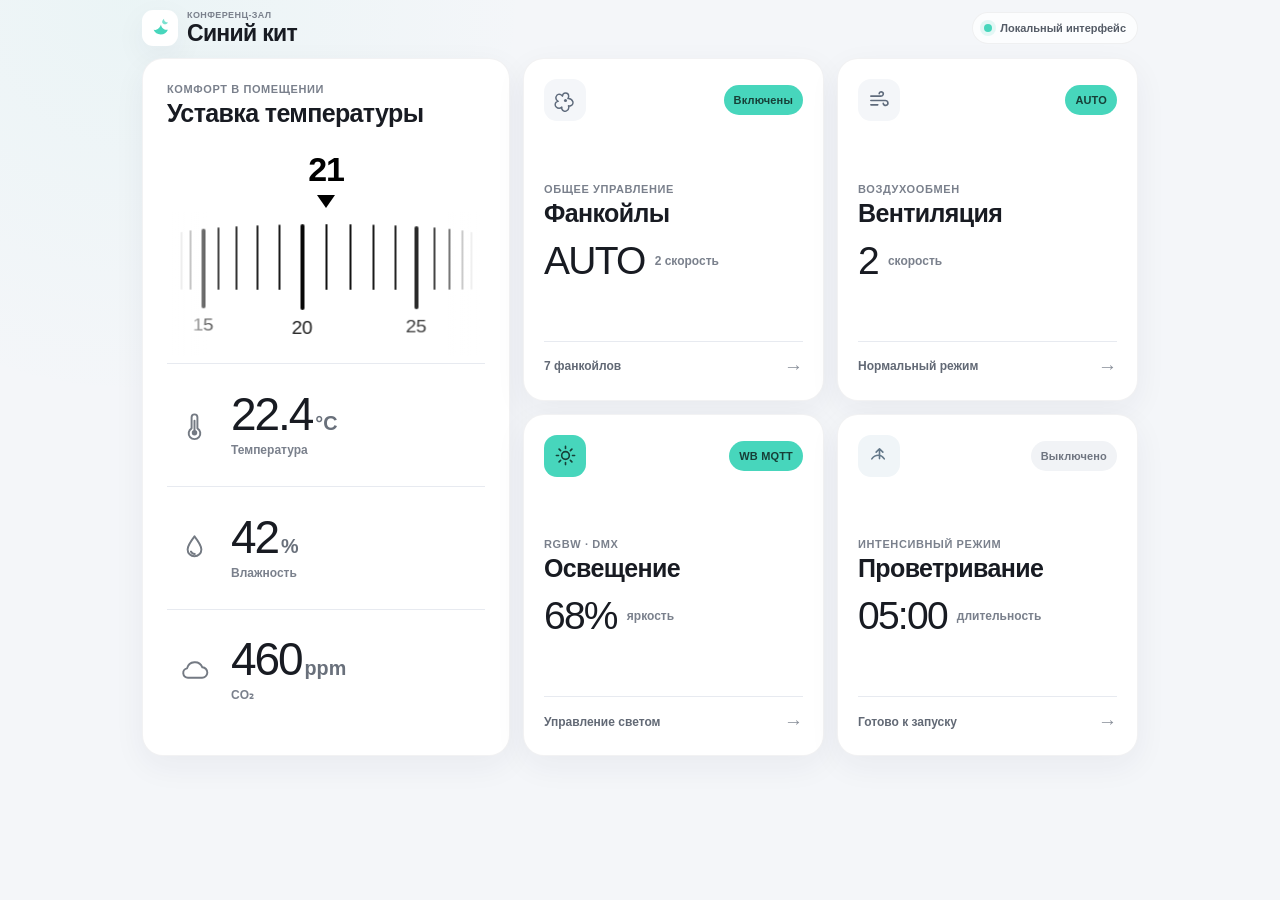
==== index.html @ 12b72c46 "WEB-03: add room metric indicators" ====
<!doctype html>
<html lang="ru">
<head>
  <meta charset="utf-8">
  <meta name="viewport" content="width=device-width, initial-scale=1, viewport-fit=cover">
  <meta name="theme-color" content="#f4f6f9">
  <title>Синий кит — конференц-зал</title>
  <link rel="stylesheet" href="css/app.css">
</head>
<body>
  <div class="app-shell">
    <header class="topbar" aria-label="Шапка интерфейса">
      <div class="brand-block">
        <div class="brand-mark" aria-hidden="true">
          <svg viewBox="0 0 32 32" role="img">
            <path d="M7.5 18.3c1.7 3.8 5 6.2 9.3 6.2 4.7 0 8.1-2.4 9.7-6.3-2.4.7-4.7.1-6.4-1.4-1.6-1.4-2.5-3.2-2.8-5.5-1 3.5-3.1 5.8-6.5 6.9-1.1.4-2.2.4-3.3.1Z" fill="currentColor"/>
            <path d="M18.8 8.3c.1-2 1-3.6 2.6-4.8-.1 1.7.5 3.1 1.9 4.2 1.1.8 2.2 1.1 3.4.9-.9 1.4-2.2 2.3-3.9 2.5-1.7.1-3-.8-4-2.8Z" fill="currentColor" opacity=".72"/>
          </svg>
        </div>
        <div>
          <div class="brand-kicker">Конференц-зал</div>
          <h1>Синий кит</h1>
        </div>
      </div>

      <div class="topbar-status" aria-label="Статус макета">
        <span class="status-dot" aria-hidden="true"></span>
        <span>Локальный интерфейс</span>
      </div>
    </header>

    <main class="dashboard" aria-label="Главный экран">
      <section class="card climate-card" aria-labelledby="climate-title">
        <div class="card-head">
          <div>
            <p class="eyebrow">Комфорт в помещении</p>
            <h2 id="climate-title">Уставка температуры</h2>
          </div>
        </div>

        <div class="setpoint-control" id="temperature-setpoint">
          <output class="setpoint-value" id="setpoint-value" for="temperature-wheel">21</output>
          <div class="setpoint-pointer" aria-hidden="true"></div>

          <div
            class="temperature-wheel"
            id="temperature-wheel"
            role="slider"
            tabindex="0"
            aria-label="Уставка температуры"
            aria-valuemin="18"
            aria-valuemax="28"
            aria-valuenow="21"
            aria-valuetext="21 градусов"
          >
            <div class="wheel-cylinder" data-wheel-cylinder aria-hidden="true"></div>
            <div class="wheel-edge wheel-edge--left" aria-hidden="true"></div>
            <div class="wheel-edge wheel-edge--right" aria-hidden="true"></div>
          </div>
        </div>

        <div class="metrics" aria-label="Показатели помещения">
          <article class="metric">
            <div class="metric-icon" aria-hidden="true">
              <svg viewBox="0 0 32 32">
                <path d="M13 7.5a3 3 0 0 1 6 0v11.4a6 6 0 1 1-6 0V7.5Z" fill="none" stroke="currentColor" stroke-width="2" stroke-linejoin="round"/>
                <path d="M16 11v10.2" fill="none" stroke="currentColor" stroke-width="2" stroke-linecap="round"/>
                <circle cx="16" cy="23.5" r="2.8" fill="currentColor"/>
              </svg>
            </div>
            <div class="metric-reading">
              <div class="metric-value">22.4<span>°C</span></div>
              <div class="metric-label">Температура</div>
            </div>
          </article>
          <article class="metric">
            <div class="metric-icon" aria-hidden="true">
              <svg viewBox="0 0 32 32">
                <path d="M16 4.5c4.6 6 7.1 9.7 7.1 13.5a7.1 7.1 0 1 1-14.2 0C8.9 14.2 11.4 10.5 16 4.5Z" fill="none" stroke="currentColor" stroke-width="2" stroke-linejoin="round"/>
                <path d="M12.3 20.2c.9 1.7 2.2 2.6 4 2.6" fill="none" stroke="currentColor" stroke-width="2" stroke-linecap="round"/>
              </svg>
            </div>
            <div class="metric-reading">
              <div class="metric-value">42<span>%</span></div>
              <div class="metric-label">Влажность</div>
            </div>
          </article>
          <article class="metric metric--wide">
            <div class="metric-icon" aria-hidden="true">
              <svg viewBox="0 0 32 32">
                <path d="M9.2 23.5h14.4a5.4 5.4 0 0 0 .5-10.8 8.3 8.3 0 0 0-15.8 1.1 4.9 4.9 0 0 0 .9 9.7Z" fill="none" stroke="currentColor" stroke-width="2" stroke-linecap="round" stroke-linejoin="round"/>
              </svg>
            </div>
            <div class="metric-reading">
              <div class="metric-value">460<span>ppm</span></div>
              <div class="metric-label">CO₂</div>
            </div>
          </article>
        </div>
      </section>

      <section class="systems-grid" aria-label="Инженерные системы">
        <article class="card system-card">
          <div class="system-card__top">
            <div class="icon-badge" aria-hidden="true">
              <svg viewBox="0 0 24 24">
                <path d="M12 4.2c1.9 0 3.3 1.6 3.3 3.5 0 .8-.3 1.6-.8 2.2 2.2-.2 4.3 1.1 5.1 3.2.6 1.8-.4 3.8-2.2 4.4-.8.3-1.6.2-2.3-.1.7 2.1-.2 4.5-2.1 5.5-1.7.8-3.8.1-4.6-1.6-.4-.8-.4-1.6-.2-2.4-1.7 1.4-4.3 1.4-5.9-.1-1.4-1.3-1.4-3.5-.1-4.9.6-.6 1.3-.9 2.1-1-1.9-1.2-2.8-3.6-1.8-5.6.8-1.7 2.9-2.4 4.6-1.5.8.4 1.3 1 1.7 1.7.2-2 1.5-3.3 3.2-3.3Z" fill="none" stroke="currentColor" stroke-width="1.55" stroke-linejoin="round"/>
                <circle cx="12" cy="12" r="1.6" fill="currentColor"/>
              </svg>
            </div>
            <div class="state-chip state-chip--active">Включены</div>
          </div>
          <div class="system-card__content">
            <p class="eyebrow">Общее управление</p>
            <h2>Фанкойлы</h2>
            <div class="summary-line">
              <strong>AUTO</strong>
              <span>2 скорость</span>
            </div>
          </div>
          <div class="system-card__footer">
            <span>7 фанкойлов</span>
            <span class="footer-arrow" aria-hidden="true">→</span>
          </div>
        </article>

        <article class="card system-card">
          <div class="system-card__top">
            <div class="icon-badge" aria-hidden="true">
              <svg viewBox="0 0 24 24">
                <path d="M3 7.5h10.5c2.7 0 3.4-3.6 1-4.4-1.4-.5-2.8.4-2.8 1.9" fill="none" stroke="currentColor" stroke-width="1.7" stroke-linecap="round"/>
                <path d="M3 12h15c3.1 0 3.8 4.1 1.1 5-1.6.5-3.2-.5-3.2-2.1" fill="none" stroke="currentColor" stroke-width="1.7" stroke-linecap="round"/>
                <path d="M3 16.5h7.2" fill="none" stroke="currentColor" stroke-width="1.7" stroke-linecap="round"/>
              </svg>
            </div>
            <div class="state-chip state-chip--active">AUTO</div>
          </div>
          <div class="system-card__content">
            <p class="eyebrow">Воздухообмен</p>
            <h2>Вентиляция</h2>
            <div class="summary-line">
              <strong>2</strong>
              <span>скорость</span>
            </div>
          </div>
          <div class="system-card__footer">
            <span>Нормальный режим</span>
            <span class="footer-arrow" aria-hidden="true">→</span>
          </div>
        </article>

        <article class="card system-card lighting-card">
          <div class="system-card__top">
            <div class="icon-badge" aria-hidden="true">
              <svg viewBox="0 0 24 24">
                <circle cx="12" cy="12" r="4" fill="none" stroke="currentColor" stroke-width="1.7"/>
                <path d="M12 2.5v2.2M12 19.3v2.2M2.5 12h2.2M19.3 12h2.2M5.3 5.3l1.6 1.6M17.1 17.1l1.6 1.6M18.7 5.3l-1.6 1.6M6.9 17.1l-1.6 1.6" fill="none" stroke="currentColor" stroke-width="1.7" stroke-linecap="round"/>
              </svg>
            </div>
            <div class="source-chip">WB MQTT</div>
          </div>
          <div class="system-card__content">
            <p class="eyebrow">RGBW · DMX</p>
            <h2>Освещение</h2>
            <div class="summary-line">
              <strong>68%</strong>
              <span>яркость</span>
            </div>
          </div>
          <div class="system-card__footer">
            <span>Управление светом</span>
            <span class="footer-arrow" aria-hidden="true">→</span>
          </div>
        </article>

        <article class="card system-card airing-card">
          <div class="system-card__top">
            <div class="icon-badge" aria-hidden="true">
              <svg viewBox="0 0 24 24">
                <path d="M4 15.5c1.7-2.5 4-3.7 6.9-3.7 2.7 0 4.4 1.2 6.1 3.7" fill="none" stroke="currentColor" stroke-width="1.7" stroke-linecap="round"/>
                <path d="M8.5 8.5 12 5l3.5 3.5M12 5v10.2" fill="none" stroke="currentColor" stroke-width="1.7" stroke-linecap="round" stroke-linejoin="round"/>
              </svg>
            </div>
            <div class="state-chip">Выключено</div>
          </div>
          <div class="system-card__content">
            <p class="eyebrow">Интенсивный режим</p>
            <h2>Проветривание</h2>
            <div class="summary-line">
              <strong>05:00</strong>
              <span>длительность</span>
            </div>
          </div>
          <div class="system-card__footer">
            <span>Готово к запуску</span>
            <span class="footer-arrow" aria-hidden="true">→</span>
          </div>
        </article>
      </section>
    </main>
  </div>
  <script src="js/app.js" defer></script>
</body>
</html>
---- css/app.css ----
:root {
  --canvas-width: 1024px;
  --canvas-height: 768px;
  --bg: #f4f6f9;
  --card: #ffffff;
  --text: #181b22;
  --muted: #7a808c;
  --line: #e7eaf0;
  --accent: #47d6bc;
  --accent-soft: #e8faf6;
  --accent-deep: #1f8f7b;
  --shadow: 0 10px 32px rgba(31, 42, 68, 0.055);
  --radius: 21px;
  --gap: 13px;
}

* {
  box-sizing: border-box;
}

html,
body {
  margin: 0;
  min-width: var(--canvas-width);
  min-height: var(--canvas-height);
}

html {
  background: var(--bg);
  -webkit-text-size-adjust: 100%;
}

body {
  display: flex;
  justify-content: center;
  align-items: flex-start;
  color: var(--text);
  background:
    radial-gradient(circle at 10% 0%, rgba(71, 214, 188, 0.055), transparent 29%),
    var(--bg);
  font-family: -apple-system, BlinkMacSystemFont, "SF Pro Display", "Segoe UI", sans-serif;
  -webkit-font-smoothing: antialiased;
  text-rendering: optimizeLegibility;
  overscroll-behavior: none;
}

button,
input,
select,
textarea {
  font: inherit;
}

.app-shell {
  flex: 0 0 auto;
  width: var(--canvas-width);
  height: var(--canvas-height);
  padding: 6px 14px 12px;
}

.topbar {
  width: 100%;
  height: 44px;
  margin: 0 0 8px;
  display: flex;
  align-items: center;
  justify-content: space-between;
}

.brand-block {
  display: flex;
  align-items: center;
  gap: 9px;
}

.brand-mark {
  width: 36px;
  height: 36px;
  display: grid;
  place-items: center;
  border-radius: 11px;
  color: var(--accent);
  background: var(--card);
  box-shadow: var(--shadow);
}

.brand-mark svg {
  width: 24px;
  height: 24px;
}

.brand-kicker,
.eyebrow,
.section-label,
.metric-label {
  color: var(--muted);
}

.brand-kicker {
  margin-bottom: 1px;
  font-size: 9px;
  font-weight: 650;
  letter-spacing: 0.045em;
  text-transform: uppercase;
}

h1,
h2,
p {
  margin: 0;
}

h1 {
  font-size: 23px;
  line-height: 1.05;
  font-weight: 720;
  letter-spacing: -0.03em;
}

h2 {
  font-size: 25px;
  line-height: 1.08;
  font-weight: 700;
  letter-spacing: -0.025em;
}

.topbar-status {
  min-height: 32px;
  display: inline-flex;
  align-items: center;
  gap: 8px;
  padding: 0 11px;
  border: 1px solid rgba(23, 27, 34, 0.055);
  border-radius: 999px;
  background: rgba(255, 255, 255, 0.72);
  color: #555c67;
  font-size: 11px;
  font-weight: 650;
}

.status-dot {
  width: 8px;
  height: 8px;
  border-radius: 50%;
  background: var(--accent);
  box-shadow: 0 0 0 4px rgba(71, 214, 188, 0.14);
}

.dashboard {
  width: 100%;
  height: 698px;
  display: grid;
  grid-template-columns: 368px 1fr;
  gap: var(--gap);
}

.card {
  min-width: 0;
  overflow: hidden;
  border: 1px solid rgba(26, 31, 43, 0.055);
  border-radius: var(--radius);
  background: var(--card);
  box-shadow: var(--shadow);
}

.climate-card {
  min-height: 0;
  display: flex;
  flex-direction: column;
  padding: 24px;
}

.card-head,
.system-card__top,
.system-card__footer,
.summary-line {
  display: flex;
  align-items: center;
  justify-content: space-between;
}

.eyebrow {
  margin-bottom: 5px;
  font-size: 11px;
  font-weight: 700;
  letter-spacing: 0.055em;
  text-transform: uppercase;
}

.state-chip,
.source-chip {
  min-height: 30px;
  display: inline-flex;
  align-items: center;
  justify-content: center;
  padding: 0 10px;
  border-radius: 999px;
  font-size: 11px;
  font-weight: 750;
  letter-spacing: 0.015em;
  white-space: nowrap;
}

.state-chip {
  color: #6f7580;
  background: #f1f3f6;
}

.state-chip--active,
.source-chip {
  color: #163f37;
  background: var(--accent);
}

.setpoint-control {
  flex: 0 0 236px;
  min-height: 0;
  display: flex;
  flex-direction: column;
  align-items: center;
  justify-content: flex-start;
  padding: 24px 0 2px;
  -webkit-user-select: none;
  user-select: none;
}


.setpoint-value {
  min-width: 64px;
  color: #000;
  font-size: 34px;
  line-height: 36px;
  font-weight: 560;
  letter-spacing: -0.035em;
  text-align: center;
  font-variant-numeric: tabular-nums;
  margin-bottom: 8px;
}

.setpoint-pointer {
  width: 0;
  height: 0;
  margin-top: 0;
  border-left: 9px solid transparent;
  border-right: 9px solid transparent;
  border-top: 13px solid #000;
}

.temperature-wheel {
  position: relative;
  width: 320px;
  height: 144px;
  margin-top: 4px;
  overflow: hidden;
  cursor: ew-resize;
  touch-action: none;
  -webkit-tap-highlight-color: transparent;
  outline: none;
}

.temperature-wheel:focus-visible {
  border-radius: 14px;
  box-shadow: inset 0 0 0 2px rgba(71, 214, 188, 0.72);
}

.wheel-cylinder {
  position: absolute;
  inset: 0;
}

.wheel-tick {
  position: absolute;
  top: 12px;
  left: 50%;
  width: 1px;
  height: 126px;
  will-change: transform, opacity;
  transform-origin: 50% 50%;
  pointer-events: none;
}

.wheel-tick__line {
  position: absolute;
  top: 0;
  left: 50%;
  width: 2px;
  height: 66px;
  transform: translateX(-50%);
  border-radius: 1px;
  background: #111;
}

.wheel-tick--major .wheel-tick__line {
  width: 4px;
  height: 86px;
  border-radius: 2px;
  background: #050505;
}

.wheel-tick__label {
  position: absolute;
  top: 92px;
  left: 50%;
  transform: translateX(-50%);
  color: #1d1d1d;
  font-size: 19px;
  line-height: 23px;
  font-weight: 440;
  letter-spacing: -0.02em;
  font-variant-numeric: tabular-nums;
  white-space: nowrap;
}

.wheel-edge {
  position: absolute;
  z-index: 3;
  top: 0;
  bottom: 0;
  width: 42px;
  pointer-events: none;
}

.wheel-edge--left {
  left: 0;
  background: linear-gradient(90deg, #fff 12%, rgba(255, 255, 255, 0.82) 42%, rgba(255, 255, 255, 0));
}

.wheel-edge--right {
  right: 0;
  background: linear-gradient(270deg, #fff 12%, rgba(255, 255, 255, 0.82) 42%, rgba(255, 255, 255, 0));
}

.temperature-wheel.is-dragging {
  cursor: grabbing;
}

.metrics {
  flex: 1 1 auto;
  min-height: 0;
  display: grid;
  grid-template-columns: 1fr;
  grid-template-rows: repeat(3, minmax(0, 1fr));
  border-top: 1px solid var(--line);
}

.metric {
  min-width: 0;
  display: flex;
  align-items: center;
  gap: 18px;
  padding: 9px 8px;
}

.metric + .metric {
  border-top: 1px solid var(--line);
}

.metric-icon {
  flex: 0 0 38px;
  width: 38px;
  height: 38px;
  display: grid;
  place-items: center;
  color: #747a83;
}

.metric-icon svg {
  width: 31px;
  height: 31px;
}

.metric-reading {
  min-width: 0;
  display: flex;
  flex-direction: column;
  justify-content: center;
}

.metric-value {
  white-space: nowrap;
  font-size: 46px;
  line-height: 0.94;
  font-weight: 500;
  letter-spacing: -0.045em;
  font-variant-numeric: tabular-nums;
}

.metric-value span {
  margin-left: 3px;
  color: #69707b;
  font-size: 0.43em;
  font-weight: 650;
  letter-spacing: 0;
}

.metric-label {
  margin-top: 7px;
  font-size: 12px;
  font-weight: 650;
}

.systems-grid {
  min-width: 0;
  min-height: 0;
  display: grid;
  grid-template-columns: repeat(2, minmax(0, 1fr));
  grid-template-rows: repeat(2, minmax(0, 1fr));
  gap: var(--gap);
}

.system-card {
  min-height: 0;
  display: flex;
  flex-direction: column;
  padding: 20px;
}

.icon-badge {
  width: 42px;
  height: 42px;
  display: grid;
  place-items: center;
  border-radius: 13px;
  color: #5f6b7c;
  background: #f4f6f9;
}

.icon-badge svg {
  width: 23px;
  height: 23px;
}

.system-card__content {
  flex: 1 1 auto;
  display: flex;
  flex-direction: column;
  justify-content: center;
  padding: 12px 0;
}

.summary-line {
  justify-content: flex-start;
  gap: 10px;
  margin-top: 16px;
}

.summary-line strong {
  font-size: 39px;
  line-height: 0.92;
  font-weight: 430;
  letter-spacing: -0.045em;
  font-variant-numeric: tabular-nums;
}

.summary-line span {
  max-width: 90px;
  color: var(--muted);
  font-size: 12px;
  font-weight: 650;
  line-height: 1.2;
}

.system-card__footer {
  min-height: 39px;
  padding-top: 11px;
  border-top: 1px solid var(--line);
  color: #626975;
  font-size: 12px;
  font-weight: 650;
}

.footer-arrow {
  color: #8b919b;
  font-size: 19px;
  line-height: 1;
}

.lighting-card .icon-badge,
.lighting-card .source-chip {
  color: #163f37;
  background: var(--accent);
}

.airing-card .icon-badge {
  color: #637889;
  background: #f0f5f8;
}

@media (prefers-reduced-motion: reduce) {
  *,
  *::before,
  *::after {
    scroll-behavior: auto !important;
    animation-duration: 0.001ms !important;
    animation-iteration-count: 1 !important;
    transition-duration: 0.001ms !important;
  }
}
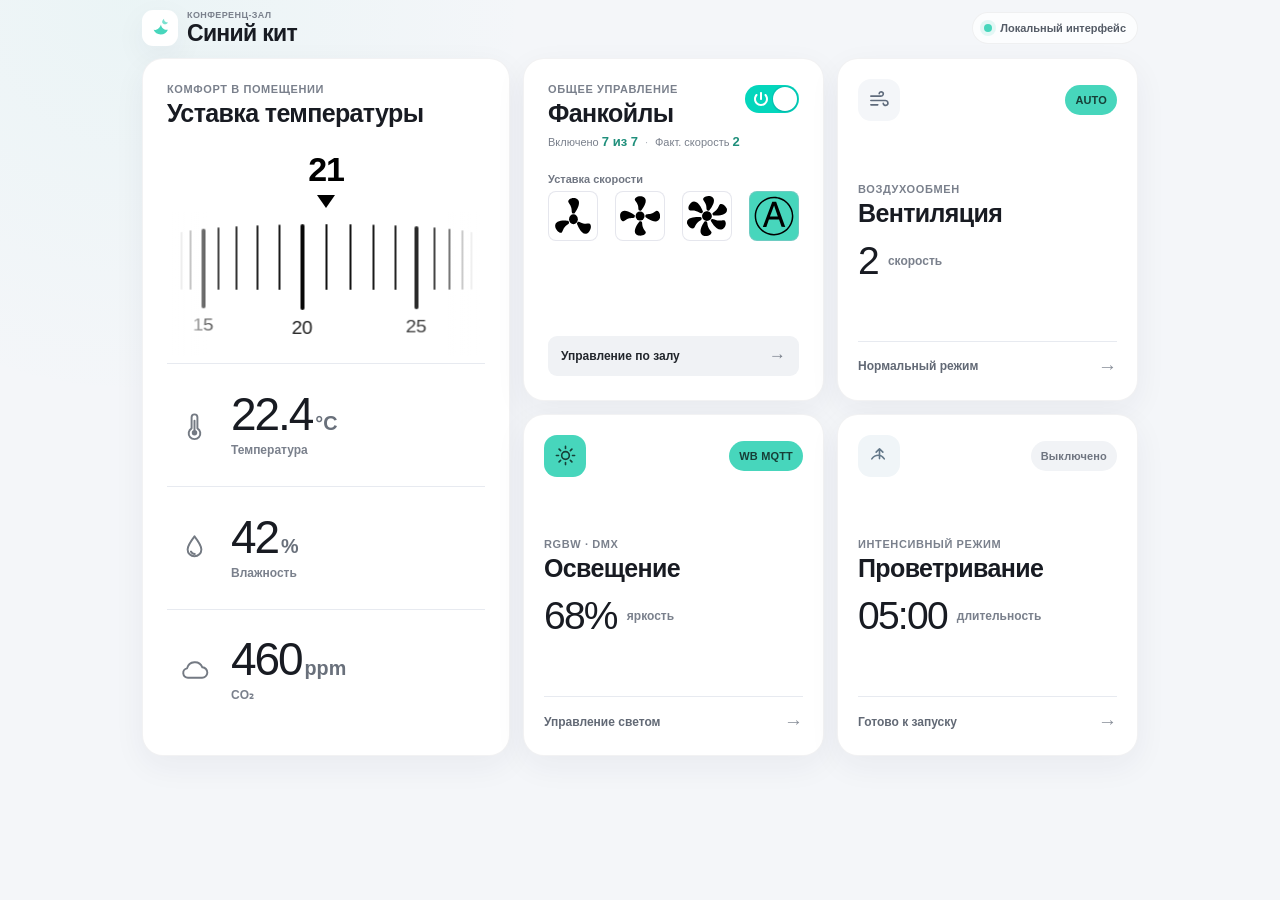
==== commit 7ccfc2b3: "WEB-04: add general fan coil controls" ====
--- a/index.html
+++ b/index.html
@@ -100,28 +100,45 @@
       </section>
 
       <section class="systems-grid" aria-label="Инженерные системы">
-        <article class="card system-card">
-          <div class="system-card__top">
-            <div class="icon-badge" aria-hidden="true">
-              <svg viewBox="0 0 24 24">
-                <path d="M12 4.2c1.9 0 3.3 1.6 3.3 3.5 0 .8-.3 1.6-.8 2.2 2.2-.2 4.3 1.1 5.1 3.2.6 1.8-.4 3.8-2.2 4.4-.8.3-1.6.2-2.3-.1.7 2.1-.2 4.5-2.1 5.5-1.7.8-3.8.1-4.6-1.6-.4-.8-.4-1.6-.2-2.4-1.7 1.4-4.3 1.4-5.9-.1-1.4-1.3-1.4-3.5-.1-4.9.6-.6 1.3-.9 2.1-1-1.9-1.2-2.8-3.6-1.8-5.6.8-1.7 2.9-2.4 4.6-1.5.8.4 1.3 1 1.7 1.7.2-2 1.5-3.3 3.2-3.3Z" fill="none" stroke="currentColor" stroke-width="1.55" stroke-linejoin="round"/>
-                <circle cx="12" cy="12" r="1.6" fill="currentColor"/>
-              </svg>
-            </div>
-            <div class="state-chip state-chip--active">Включены</div>
-          </div>
-          <div class="system-card__content">
-            <p class="eyebrow">Общее управление</p>
-            <h2>Фанкойлы</h2>
-            <div class="summary-line">
-              <strong>AUTO</strong>
-              <span>2 скорость</span>
-            </div>
-          </div>
-          <div class="system-card__footer">
-            <span>7 фанкойлов</span>
-            <span class="footer-arrow" aria-hidden="true">→</span>
-          </div>
+        <article class="card system-card fan-coil-card" aria-labelledby="fan-coil-title">
+          <div class="fan-coil-head">
+            <div>
+              <p class="eyebrow">Общее управление</p>
+              <h2 id="fan-coil-title">Фанкойлы</h2>
+            </div>
+            <button class="fan-power-toggle" type="button" data-fancoil-power aria-label="Выключить фанкойлы" aria-pressed="true">
+              <img src="images/TumblerOn.svg" alt="" aria-hidden="true" data-fancoil-power-icon>
+            </button>
+          </div>
+
+          <div class="fan-coil-fact" aria-live="polite">
+            <span>Включено <strong data-fancoil-count>7 из 7</strong></span>
+            <span class="fan-coil-fact__divider" aria-hidden="true">·</span>
+            <span>Факт. скорость <strong data-fancoil-fact>2</strong></span>
+          </div>
+
+          <div class="fan-control-group fan-control-group--speed">
+            <div class="fan-control-label">Уставка скорости</div>
+            <div class="fan-control-row" role="group" aria-label="Скорость фанкойлов" data-fancoil-speed>
+              <button class="fan-control-button" type="button" data-value="1" aria-label="Скорость 1" aria-pressed="false">
+                <img src="images/vent-low.svg" alt="" aria-hidden="true">
+              </button>
+              <button class="fan-control-button" type="button" data-value="2" aria-label="Скорость 2" aria-pressed="false">
+                <img src="images/vent-mid.svg" alt="" aria-hidden="true">
+              </button>
+              <button class="fan-control-button" type="button" data-value="3" aria-label="Скорость 3" aria-pressed="false">
+                <img src="images/vent-max.svg" alt="" aria-hidden="true">
+              </button>
+              <button class="fan-control-button is-active" type="button" data-value="auto" aria-label="Автоматическая скорость" aria-pressed="true">
+                <img src="images/AUT.svg" alt="" aria-hidden="true">
+              </button>
+            </div>
+          </div>
+
+          <button class="fan-layout-action" type="button" aria-label="Открыть управление фанкойлами по залу">
+            <span>Управление по залу</span>
+            <span aria-hidden="true">→</span>
+          </button>
         </article>
 
         <article class="card system-card">
--- a/css/app.css
+++ b/css/app.css
@@ -486,6 +486,149 @@
   background: #f0f5f8;
 }
 
+
+/* WEB-04: general fan-coil controls. Uses the user-provided Extrapolis toggle and speed icons. */
+.fan-coil-card {
+  padding: 24px;
+}
+
+.fan-coil-head {
+  display: flex;
+  align-items: flex-start;
+  justify-content: space-between;
+  gap: 10px;
+}
+
+.fan-power-toggle {
+  flex: 0 0 auto;
+  width: 54px;
+  height: 29px;
+  margin-top: 2px;
+  padding: 0;
+  border: 0;
+  background: transparent;
+  appearance: none;
+  -webkit-appearance: none;
+  -webkit-tap-highlight-color: transparent;
+  touch-action: manipulation;
+}
+
+.fan-power-toggle img {
+  display: block;
+  width: 54px;
+  height: 29px;
+  pointer-events: none;
+}
+
+.fan-coil-fact {
+  min-height: 24px;
+  display: flex;
+  align-items: baseline;
+  gap: 7px;
+  margin-top: 8px;
+  color: var(--muted);
+  font-size: 11px;
+  line-height: 1.15;
+}
+
+.fan-coil-fact strong {
+  color: var(--accent-deep);
+  font-size: 13px;
+  font-weight: 750;
+}
+
+.fan-coil-fact__divider {
+  color: #b2b7bf;
+}
+
+.fan-coil-fact.is-off strong {
+  color: var(--muted);
+}
+
+.fan-control-group {
+  margin-top: 14px;
+}
+
+.fan-control-label {
+  margin-bottom: 6px;
+  color: #707682;
+  font-size: 11px;
+  font-weight: 650;
+}
+
+.fan-control-row {
+  width: 100%;
+  display: flex;
+  align-items: center;
+  justify-content: space-between;
+  gap: 0;
+}
+
+.fan-control-button {
+  width: 50px;
+  height: 50px;
+  flex: 0 0 50px;
+  display: flex;
+  align-items: center;
+  justify-content: center;
+  padding: 0;
+  border: 1px solid rgba(180, 184, 204, 0.35);
+  border-radius: 8px;
+  color: #050607;
+  background: #fff;
+  appearance: none;
+  -webkit-appearance: none;
+  -webkit-tap-highlight-color: transparent;
+  touch-action: manipulation;
+}
+
+.fan-control-button img {
+  width: 40px;
+  height: 40px;
+  pointer-events: none;
+}
+
+.fan-control-button.is-active {
+  background: var(--accent);
+}
+
+.fan-control-button:disabled {
+  opacity: 0.32;
+}
+
+.fan-power-toggle:focus-visible,
+.fan-control-button:focus-visible,
+.fan-layout-action:focus-visible {
+  outline: 2px solid var(--accent-deep);
+  outline-offset: 2px;
+}
+
+.fan-layout-action {
+  width: 100%;
+  min-height: 40px;
+  display: flex;
+  align-items: center;
+  justify-content: space-between;
+  margin-top: auto;
+  padding: 0 13px;
+  border: 0;
+  border-radius: 9px;
+  color: #22262c;
+  background: #f0f2f5;
+  font-size: 12px;
+  font-weight: 700;
+  appearance: none;
+  -webkit-appearance: none;
+  -webkit-tap-highlight-color: transparent;
+  touch-action: manipulation;
+}
+
+.fan-layout-action span:last-child {
+  color: #777e89;
+  font-size: 17px;
+  line-height: 1;
+}
+
 @media (prefers-reduced-motion: reduce) {
   *,
   *::before,
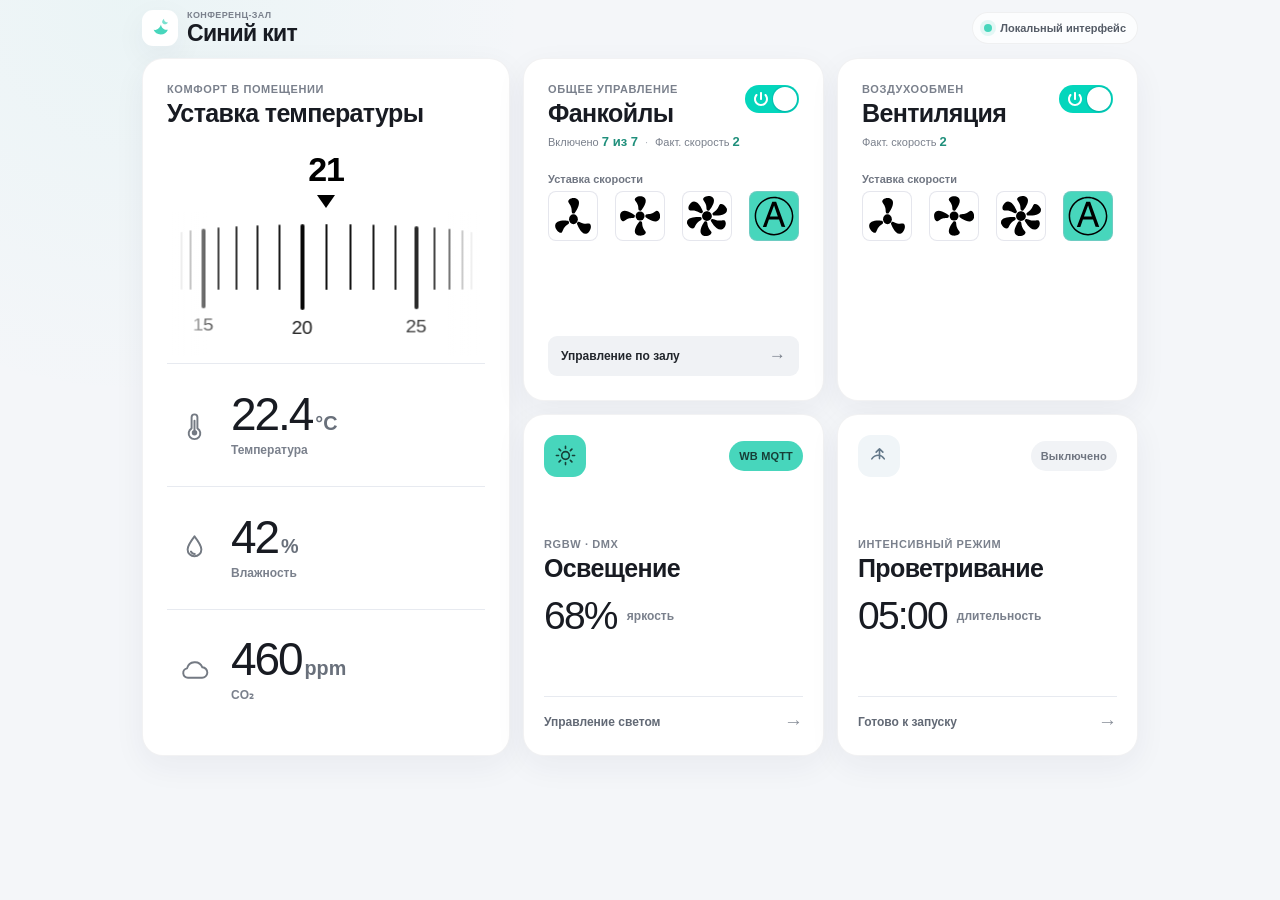
==== commit 595ee8e3: "WEB-06: add ventilation controls" ====
--- a/index.html
+++ b/index.html
@@ -6,6 +6,7 @@
   <meta name="theme-color" content="#f4f6f9">
   <title>Синий кит — конференц-зал</title>
   <link rel="stylesheet" href="css/app.css">
+  <link rel="stylesheet" href="css/fancoil-layout.css">
 </head>
 <body>
   <div class="app-shell">
@@ -135,34 +136,43 @@
             </div>
           </div>
 
-          <button class="fan-layout-action" type="button" aria-label="Открыть управление фанкойлами по залу">
+          <button class="fan-layout-action" type="button" data-fancoil-layout-open aria-label="Открыть управление фанкойлами по залу">
             <span>Управление по залу</span>
             <span aria-hidden="true">→</span>
           </button>
         </article>
 
-        <article class="card system-card">
-          <div class="system-card__top">
-            <div class="icon-badge" aria-hidden="true">
-              <svg viewBox="0 0 24 24">
-                <path d="M3 7.5h10.5c2.7 0 3.4-3.6 1-4.4-1.4-.5-2.8.4-2.8 1.9" fill="none" stroke="currentColor" stroke-width="1.7" stroke-linecap="round"/>
-                <path d="M3 12h15c3.1 0 3.8 4.1 1.1 5-1.6.5-3.2-.5-3.2-2.1" fill="none" stroke="currentColor" stroke-width="1.7" stroke-linecap="round"/>
-                <path d="M3 16.5h7.2" fill="none" stroke="currentColor" stroke-width="1.7" stroke-linecap="round"/>
-              </svg>
-            </div>
-            <div class="state-chip state-chip--active">AUTO</div>
-          </div>
-          <div class="system-card__content">
-            <p class="eyebrow">Воздухообмен</p>
-            <h2>Вентиляция</h2>
-            <div class="summary-line">
-              <strong>2</strong>
-              <span>скорость</span>
-            </div>
-          </div>
-          <div class="system-card__footer">
-            <span>Нормальный режим</span>
-            <span class="footer-arrow" aria-hidden="true">→</span>
+        <article class="card system-card ventilation-card" aria-labelledby="ventilation-title">
+          <div class="ventilation-head">
+            <div>
+              <p class="eyebrow">Воздухообмен</p>
+              <h2 id="ventilation-title">Вентиляция</h2>
+            </div>
+            <button class="ventilation-power-toggle" type="button" data-ventilation-power aria-label="Выключить вентиляцию" aria-pressed="true">
+              <img src="images/TumblerOn.svg" alt="" aria-hidden="true" data-ventilation-power-icon>
+            </button>
+          </div>
+
+          <div class="ventilation-fact" aria-live="polite">
+            <span>Факт. скорость <strong data-ventilation-fact>2</strong></span>
+          </div>
+
+          <div class="ventilation-control-group">
+            <div class="ventilation-control-label">Уставка скорости</div>
+            <div class="ventilation-control-row" role="group" aria-label="Скорость вентиляции" data-ventilation-speed>
+              <button class="ventilation-control-button" type="button" data-value="1" aria-label="Скорость 1" aria-pressed="false">
+                <img src="images/vent-low.svg" alt="" aria-hidden="true">
+              </button>
+              <button class="ventilation-control-button" type="button" data-value="2" aria-label="Скорость 2" aria-pressed="false">
+                <img src="images/vent-mid.svg" alt="" aria-hidden="true">
+              </button>
+              <button class="ventilation-control-button" type="button" data-value="3" aria-label="Скорость 3" aria-pressed="false">
+                <img src="images/vent-max.svg" alt="" aria-hidden="true">
+              </button>
+              <button class="ventilation-control-button is-active" type="button" data-value="auto" aria-label="Автоматическая скорость" aria-pressed="true">
+                <img src="images/AUT.svg" alt="" aria-hidden="true">
+              </button>
+            </div>
           </div>
         </article>
 
@@ -215,7 +225,50 @@
         </article>
       </section>
     </main>
+
+    <section class="fan-layout-screen" data-fancoil-layout-screen hidden aria-labelledby="fan-layout-title">
+      <header class="fan-layout-header">
+        <button class="fan-layout-back" type="button" data-fancoil-layout-close aria-label="Вернуться на главный экран">←</button>
+        <div>
+          <p class="eyebrow">Индивидуальное управление</p>
+          <h2 id="fan-layout-title">Фанкойлы по залу</h2>
+        </div>
+        <div class="fan-layout-count">Включено <strong data-fancoil-layout-count>7 из 7</strong></div>
+      </header>
+
+      <div class="fan-layout-map" aria-label="План помещения с семью фанкойлами">
+        <button class="fancoil-node fancoil-node--1 is-on" type="button" data-fancoil-node="1" aria-pressed="true" aria-label="Фанкойл 1, включен">
+          <img src="images/vent-mid.svg" alt="" aria-hidden="true">
+          <span>1</span>
+        </button>
+        <button class="fancoil-node fancoil-node--2 is-on" type="button" data-fancoil-node="2" aria-pressed="true" aria-label="Фанкойл 2, включен">
+          <img src="images/vent-mid.svg" alt="" aria-hidden="true">
+          <span>2</span>
+        </button>
+        <button class="fancoil-node fancoil-node--3 is-on" type="button" data-fancoil-node="3" aria-pressed="true" aria-label="Фанкойл 3, включен">
+          <img src="images/vent-mid.svg" alt="" aria-hidden="true">
+          <span>3</span>
+        </button>
+        <button class="fancoil-node fancoil-node--4 is-on" type="button" data-fancoil-node="4" aria-pressed="true" aria-label="Фанкойл 4, включен">
+          <img src="images/vent-mid.svg" alt="" aria-hidden="true">
+          <span>4</span>
+        </button>
+        <button class="fancoil-node fancoil-node--5 is-on" type="button" data-fancoil-node="5" aria-pressed="true" aria-label="Фанкойл 5, включен">
+          <img src="images/vent-mid.svg" alt="" aria-hidden="true">
+          <span>5</span>
+        </button>
+        <button class="fancoil-node fancoil-node--6 is-on" type="button" data-fancoil-node="6" aria-pressed="true" aria-label="Фанкойл 6, включен">
+          <img src="images/vent-mid.svg" alt="" aria-hidden="true">
+          <span>6</span>
+        </button>
+        <button class="fancoil-node fancoil-node--7 is-on" type="button" data-fancoil-node="7" aria-pressed="true" aria-label="Фанкойл 7, включен">
+          <img src="images/vent-mid.svg" alt="" aria-hidden="true">
+          <span>7</span>
+        </button>
+      </div>
+    </section>
   </div>
   <script src="js/app.js" defer></script>
+  <script src="js/fancoil-layout.js" defer></script>
 </body>
 </html>
--- a/css/app.css
+++ b/css/app.css
@@ -629,6 +629,116 @@
   line-height: 1;
 }
 
+/* WEB-06: ventilation controls. */
+.ventilation-card {
+  padding: 24px;
+}
+
+.ventilation-head {
+  display: flex;
+  align-items: flex-start;
+  justify-content: space-between;
+  gap: 10px;
+}
+
+.ventilation-power-toggle {
+  flex: 0 0 auto;
+  width: 54px;
+  height: 29px;
+  margin-top: 2px;
+  padding: 0;
+  border: 0;
+  background: transparent;
+  appearance: none;
+  -webkit-appearance: none;
+  -webkit-tap-highlight-color: transparent;
+  touch-action: manipulation;
+}
+
+.ventilation-power-toggle img {
+  display: block;
+  width: 54px;
+  height: 29px;
+  pointer-events: none;
+}
+
+.ventilation-fact {
+  min-height: 24px;
+  display: flex;
+  align-items: baseline;
+  margin-top: 8px;
+  color: var(--muted);
+  font-size: 11px;
+  line-height: 1.15;
+}
+
+.ventilation-fact strong {
+  color: var(--accent-deep);
+  font-size: 13px;
+  font-weight: 750;
+}
+
+.ventilation-fact.is-off strong {
+  color: var(--muted);
+}
+
+.ventilation-control-group {
+  margin-top: 14px;
+}
+
+.ventilation-control-label {
+  margin-bottom: 6px;
+  color: #707682;
+  font-size: 11px;
+  font-weight: 650;
+}
+
+.ventilation-control-row {
+  width: 100%;
+  display: flex;
+  align-items: center;
+  justify-content: space-between;
+  gap: 0;
+}
+
+.ventilation-control-button {
+  width: 50px;
+  height: 50px;
+  flex: 0 0 50px;
+  display: flex;
+  align-items: center;
+  justify-content: center;
+  padding: 0;
+  border: 1px solid rgba(180, 184, 204, 0.35);
+  border-radius: 8px;
+  color: #050607;
+  background: #fff;
+  appearance: none;
+  -webkit-appearance: none;
+  -webkit-tap-highlight-color: transparent;
+  touch-action: manipulation;
+}
+
+.ventilation-control-button img {
+  width: 40px;
+  height: 40px;
+  pointer-events: none;
+}
+
+.ventilation-control-button.is-active {
+  background: var(--accent);
+}
+
+.ventilation-control-button:disabled {
+  opacity: 0.32;
+}
+
+.ventilation-power-toggle:focus-visible,
+.ventilation-control-button:focus-visible {
+  outline: 2px solid var(--accent-deep);
+  outline-offset: 2px;
+}
+
 @media (prefers-reduced-motion: reduce) {
   *,
   *::before,
--- a/css/fancoil-layout.css
+++ b/css/fancoil-layout.css
@@ -0,0 +1,148 @@
+/* WEB-05: individual fan-coil layout. */
+.app-shell {
+  position: relative;
+}
+
+.fan-layout-screen[hidden] {
+  display: none;
+}
+
+.fan-layout-screen {
+  position: absolute;
+  z-index: 50;
+  inset: 0;
+  display: flex;
+  flex-direction: column;
+  padding: 10px 14px 12px;
+  background: var(--bg);
+}
+
+.fan-layout-header {
+  flex: 0 0 58px;
+  display: grid;
+  grid-template-columns: 48px 1fr auto;
+  align-items: center;
+  gap: 12px;
+}
+
+.fan-layout-back {
+  width: 44px;
+  height: 44px;
+  display: grid;
+  place-items: center;
+  padding: 0;
+  border: 0;
+  border-radius: 13px;
+  color: var(--text);
+  background: #fff;
+  box-shadow: var(--shadow);
+  font-size: 28px;
+  line-height: 1;
+  appearance: none;
+  -webkit-appearance: none;
+  -webkit-tap-highlight-color: transparent;
+  touch-action: manipulation;
+}
+
+.fan-layout-count {
+  min-height: 34px;
+  display: flex;
+  align-items: center;
+  gap: 5px;
+  padding: 0 12px;
+  border-radius: 999px;
+  color: #666d78;
+  background: #fff;
+  box-shadow: var(--shadow);
+  font-size: 12px;
+  font-weight: 650;
+  white-space: nowrap;
+}
+
+.fan-layout-count strong {
+  color: var(--accent-deep);
+  font-size: 13px;
+}
+
+.fan-layout-map {
+  position: relative;
+  flex: 0 0 660px;
+  width: 920px;
+  height: 660px;
+  align-self: center;
+  overflow: hidden;
+  border: 1px solid rgba(26, 31, 43, 0.06);
+  border-radius: 20px;
+  background-color: #e9edf3;
+  background-image: url("../images/fancoil-layout.png");
+  background-repeat: no-repeat;
+  background-position: center;
+  background-size: 100% 100%;
+  box-shadow: var(--shadow);
+}
+
+.fancoil-node {
+  position: absolute;
+  width: 58px;
+  height: 58px;
+  display: grid;
+  place-items: center;
+  padding: 0;
+  border: 4px solid #fff;
+  border-radius: 15px;
+  color: #111;
+  background: #ef6d6d;
+  box-shadow: 0 7px 16px rgba(31, 42, 68, 0.18);
+  appearance: none;
+  -webkit-appearance: none;
+  -webkit-tap-highlight-color: transparent;
+  touch-action: manipulation;
+}
+
+.fancoil-node.is-on {
+  background: var(--accent);
+}
+
+.fancoil-node img {
+  width: 38px;
+  height: 38px;
+  pointer-events: none;
+}
+
+.fancoil-node span {
+  position: absolute;
+  right: -8px;
+  bottom: -8px;
+  min-width: 24px;
+  height: 24px;
+  display: grid;
+  place-items: center;
+  padding: 0 5px;
+  border: 2px solid #fff;
+  border-radius: 999px;
+  color: #1d232b;
+  background: #fff;
+  box-shadow: 0 3px 9px rgba(31, 42, 68, 0.13);
+  font-size: 11px;
+  font-weight: 800;
+  line-height: 1;
+  pointer-events: none;
+}
+
+.fancoil-node:focus-visible,
+.fan-layout-back:focus-visible {
+  outline: 2px solid var(--accent-deep);
+  outline-offset: 3px;
+}
+
+/*
+ * Временные координаты WEB-05 R1.
+ * Для ручной расстановки меняй только top и left в этих семи правилах.
+ */
+.fancoil-node--1 { top: 120px; left: 280px; }
+.fancoil-node--2 { top: 105px; left: 500px; }
+.fancoil-node--3 { top: 180px; left: 735px; }
+.fancoil-node--4 { top: 320px; left: 370px; }
+.fancoil-node--5 { top: 350px; left: 625px; }
+.fancoil-node--6 { top: 505px; left: 265px; }
+.fancoil-node--7 { top: 500px; left: 760px; }
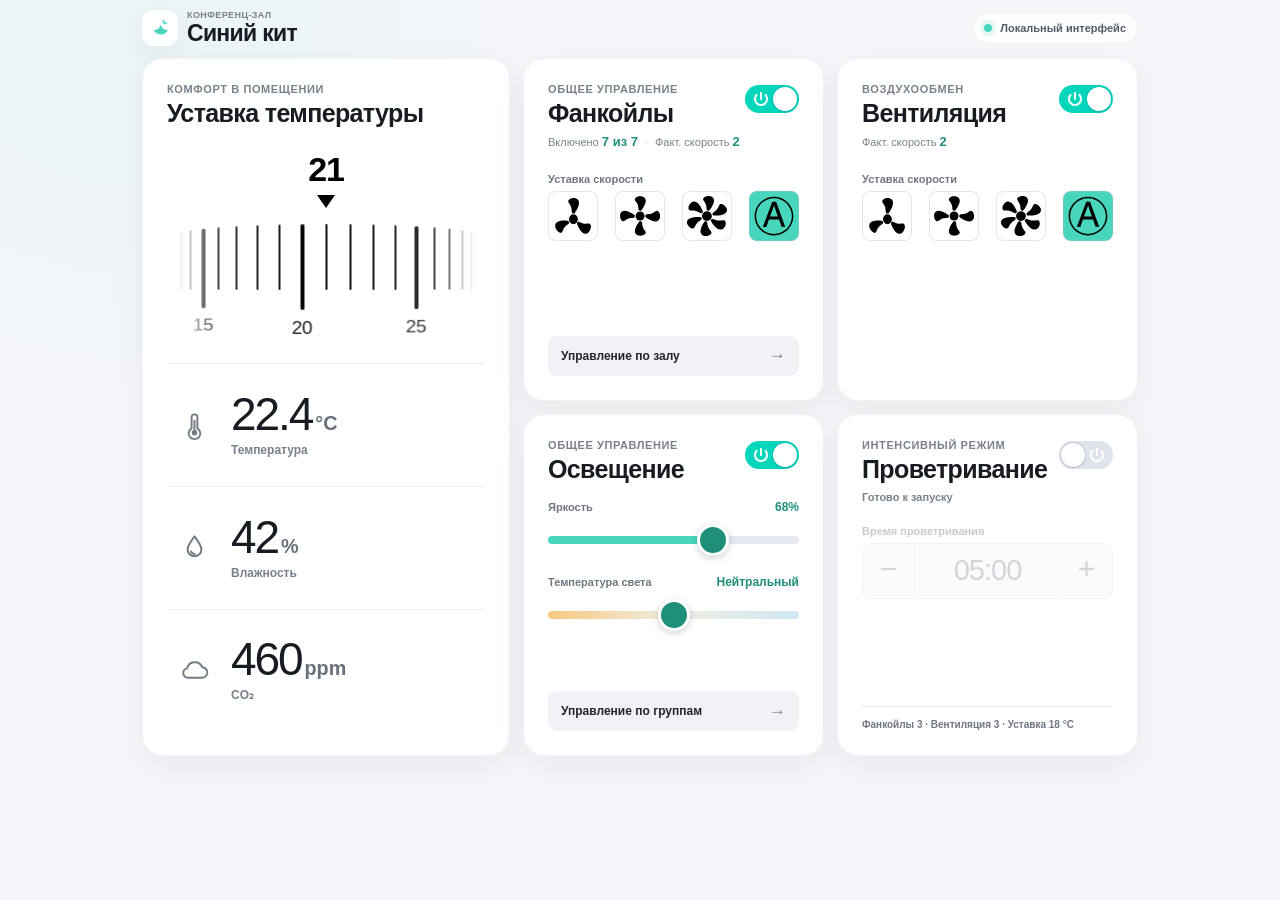
==== commit c98ed782: "WEB-08: add general lighting controls" ====
--- a/index.html
+++ b/index.html
@@ -176,52 +176,80 @@
           </div>
         </article>
 
-        <article class="card system-card lighting-card">
-          <div class="system-card__top">
-            <div class="icon-badge" aria-hidden="true">
-              <svg viewBox="0 0 24 24">
-                <circle cx="12" cy="12" r="4" fill="none" stroke="currentColor" stroke-width="1.7"/>
-                <path d="M12 2.5v2.2M12 19.3v2.2M2.5 12h2.2M19.3 12h2.2M5.3 5.3l1.6 1.6M17.1 17.1l1.6 1.6M18.7 5.3l-1.6 1.6M6.9 17.1l-1.6 1.6" fill="none" stroke="currentColor" stroke-width="1.7" stroke-linecap="round"/>
-              </svg>
-            </div>
-            <div class="source-chip">WB MQTT</div>
-          </div>
-          <div class="system-card__content">
-            <p class="eyebrow">RGBW · DMX</p>
-            <h2>Освещение</h2>
-            <div class="summary-line">
-              <strong>68%</strong>
-              <span>яркость</span>
-            </div>
-          </div>
-          <div class="system-card__footer">
-            <span>Управление светом</span>
-            <span class="footer-arrow" aria-hidden="true">→</span>
-          </div>
+        <article class="card system-card lighting-card" aria-labelledby="lighting-title" data-lighting-card>
+          <div class="lighting-head">
+            <div>
+              <p class="eyebrow">Общее управление</p>
+              <h2 id="lighting-title">Освещение</h2>
+            </div>
+            <button class="lighting-power-toggle" type="button" data-lighting-power aria-label="Выключить освещение" aria-pressed="true">
+              <img src="images/TumblerOn.svg" alt="" aria-hidden="true" data-lighting-power-icon>
+            </button>
+          </div>
+
+          <div class="lighting-control-group">
+            <div class="lighting-control-label">
+              <span>Яркость</span>
+              <output data-lighting-brightness-output>68%</output>
+            </div>
+            <input
+              class="lighting-range lighting-range--brightness"
+              type="range"
+              min="0"
+              max="100"
+              step="1"
+              value="68"
+              data-lighting-brightness
+              aria-label="Яркость освещения"
+            >
+          </div>
+
+          <div class="lighting-control-group">
+            <div class="lighting-control-label">
+              <span>Температура света</span>
+              <output data-lighting-temperature-output>Нейтральный</output>
+            </div>
+            <input
+              class="lighting-range lighting-range--temperature"
+              type="range"
+              min="0"
+              max="100"
+              step="1"
+              value="50"
+              data-lighting-temperature
+              aria-label="Температура света, от тёплого к холодному"
+            >
+          </div>
+
+          <button class="lighting-groups-action" type="button" data-lighting-groups-open aria-label="Открыть управление освещением по группам">
+            <span>Управление по группам</span>
+            <span aria-hidden="true">→</span>
+          </button>
         </article>
 
-        <article class="card system-card airing-card">
-          <div class="system-card__top">
-            <div class="icon-badge" aria-hidden="true">
-              <svg viewBox="0 0 24 24">
-                <path d="M4 15.5c1.7-2.5 4-3.7 6.9-3.7 2.7 0 4.4 1.2 6.1 3.7" fill="none" stroke="currentColor" stroke-width="1.7" stroke-linecap="round"/>
-                <path d="M8.5 8.5 12 5l3.5 3.5M12 5v10.2" fill="none" stroke="currentColor" stroke-width="1.7" stroke-linecap="round" stroke-linejoin="round"/>
-              </svg>
-            </div>
-            <div class="state-chip">Выключено</div>
-          </div>
-          <div class="system-card__content">
-            <p class="eyebrow">Интенсивный режим</p>
-            <h2>Проветривание</h2>
-            <div class="summary-line">
-              <strong>05:00</strong>
-              <span>длительность</span>
-            </div>
-          </div>
-          <div class="system-card__footer">
-            <span>Готово к запуску</span>
-            <span class="footer-arrow" aria-hidden="true">→</span>
-          </div>
+        <article class="card system-card airing-card" aria-labelledby="airing-title" data-airing-card>
+          <div class="airing-head">
+            <div>
+              <p class="eyebrow">Интенсивный режим</p>
+              <h2 id="airing-title">Проветривание</h2>
+            </div>
+            <button class="airing-power-toggle" type="button" data-airing-power aria-label="Включить проветривание" aria-pressed="false">
+              <img src="images/TumblerOff.svg" alt="" aria-hidden="true" data-airing-power-icon>
+            </button>
+          </div>
+
+          <div class="airing-status" aria-live="polite" data-airing-status>Готово к запуску</div>
+
+          <div class="airing-time-group">
+            <div class="airing-time-label" data-airing-time-label>Время проветривания</div>
+            <div class="airing-time-control" role="group" aria-label="Время проветривания">
+              <button type="button" data-airing-minus aria-label="Уменьшить время проветривания">−</button>
+              <output data-airing-time>05:00</output>
+              <button type="button" data-airing-plus aria-label="Увеличить время проветривания">+</button>
+            </div>
+          </div>
+
+          <div class="airing-effect">Фанкойлы 3 · Вентиляция 3 · Уставка 18 °C</div>
         </article>
       </section>
     </main>
--- a/css/app.css
+++ b/css/app.css
@@ -475,31 +475,19 @@
   line-height: 1;
 }
 
-.lighting-card .icon-badge,
-.lighting-card .source-chip {
-  color: #163f37;
-  background: var(--accent);
-}
-
-.airing-card .icon-badge {
-  color: #637889;
-  background: #f0f5f8;
-}
-
-
-/* WEB-04: general fan-coil controls. Uses the user-provided Extrapolis toggle and speed icons. */
-.fan-coil-card {
+/* WEB-08: general lighting controls. */
+.lighting-card {
   padding: 24px;
 }
 
-.fan-coil-head {
+.lighting-head {
   display: flex;
   align-items: flex-start;
   justify-content: space-between;
   gap: 10px;
 }
 
-.fan-power-toggle {
+.lighting-power-toggle {
   flex: 0 0 auto;
   width: 54px;
   height: 29px;
@@ -513,97 +501,102 @@
   touch-action: manipulation;
 }
 
-.fan-power-toggle img {
+.lighting-power-toggle img {
   display: block;
   width: 54px;
   height: 29px;
   pointer-events: none;
 }
 
-.fan-coil-fact {
-  min-height: 24px;
+.lighting-control-group {
+  margin-top: 17px;
+}
+
+.lighting-control-label {
+  min-height: 18px;
   display: flex;
   align-items: baseline;
-  gap: 7px;
-  margin-top: 8px;
-  color: var(--muted);
-  font-size: 11px;
-  line-height: 1.15;
-}
-
-.fan-coil-fact strong {
-  color: var(--accent-deep);
-  font-size: 13px;
-  font-weight: 750;
-}
-
-.fan-coil-fact__divider {
-  color: #b2b7bf;
-}
-
-.fan-coil-fact.is-off strong {
-  color: var(--muted);
-}
-
-.fan-control-group {
-  margin-top: 14px;
-}
-
-.fan-control-label {
-  margin-bottom: 6px;
+  justify-content: space-between;
+  gap: 10px;
   color: #707682;
   font-size: 11px;
   font-weight: 650;
 }
 
-.fan-control-row {
+.lighting-control-label output {
+  color: var(--accent-deep);
+  font-size: 12px;
+  font-weight: 750;
+  white-space: nowrap;
+}
+
+.lighting-range {
   width: 100%;
-  display: flex;
-  align-items: center;
-  justify-content: space-between;
-  gap: 0;
-}
-
-.fan-control-button {
-  width: 50px;
-  height: 50px;
-  flex: 0 0 50px;
-  display: flex;
-  align-items: center;
-  justify-content: center;
+  height: 36px;
+  display: block;
+  margin: 4px 0 0;
   padding: 0;
-  border: 1px solid rgba(180, 184, 204, 0.35);
-  border-radius: 8px;
-  color: #050607;
-  background: #fff;
+  background: transparent;
   appearance: none;
   -webkit-appearance: none;
   -webkit-tap-highlight-color: transparent;
   touch-action: manipulation;
 }
 
-.fan-control-button img {
-  width: 40px;
-  height: 40px;
-  pointer-events: none;
-}
-
-.fan-control-button.is-active {
-  background: var(--accent);
-}
-
-.fan-control-button:disabled {
-  opacity: 0.32;
-}
-
-.fan-power-toggle:focus-visible,
-.fan-control-button:focus-visible,
-.fan-layout-action:focus-visible {
-  outline: 2px solid var(--accent-deep);
-  outline-offset: 2px;
-}
-
-.fan-layout-action {
+.lighting-range::-webkit-slider-runnable-track {
+  height: 8px;
+  border-radius: 999px;
+  background: var(--lighting-track);
+}
+
+.lighting-range::-webkit-slider-thumb {
+  width: 32px;
+  height: 32px;
+  margin-top: -12px;
+  border: 3px solid #fff;
+  border-radius: 50%;
+  background: var(--accent-deep);
+  box-shadow: 0 2px 7px rgba(31, 42, 68, 0.22);
+  appearance: none;
+  -webkit-appearance: none;
+}
+
+.lighting-range::-moz-range-track {
+  height: 8px;
+  border: 0;
+  border-radius: 999px;
+  background: var(--lighting-track);
+}
+
+.lighting-range::-moz-range-thumb {
+  width: 26px;
+  height: 26px;
+  border: 3px solid #fff;
+  border-radius: 50%;
+  background: var(--accent-deep);
+  box-shadow: 0 2px 7px rgba(31, 42, 68, 0.22);
+}
+
+.lighting-range--brightness {
+  --lighting-track: linear-gradient(
+    90deg,
+    var(--accent) 0%,
+    var(--accent) var(--range-progress, 68%),
+    #e6e9ef var(--range-progress, 68%),
+    #e6e9ef 100%
+  );
+}
+
+.lighting-range--temperature {
+  --lighting-track: linear-gradient(90deg, #f6c981 0%, #f1eee2 50%, #cfe8f5 100%);
+}
+
+.lighting-range:disabled,
+.lighting-card.is-off .lighting-control-label {
+  opacity: 0.36;
+}
+
+.lighting-groups-action {
   width: 100%;
   min-height: 40px;
   display: flex;
@@ -623,6 +616,161 @@
   touch-action: manipulation;
 }
 
+.lighting-groups-action span:last-child {
+  color: #777e89;
+  font-size: 17px;
+  line-height: 1;
+}
+
+.lighting-power-toggle:focus-visible,
+.lighting-range:focus-visible,
+.lighting-groups-action:focus-visible {
+  outline: 2px solid var(--accent-deep);
+  outline-offset: 2px;
+}
+
+.airing-card .icon-badge {
+  color: #637889;
+  background: #f0f5f8;
+}
+
+
+/* WEB-04: general fan-coil controls. Uses the user-provided Extrapolis toggle and speed icons. */
+.fan-coil-card {
+  padding: 24px;
+}
+
+.fan-coil-head {
+  display: flex;
+  align-items: flex-start;
+  justify-content: space-between;
+  gap: 10px;
+}
+
+.fan-power-toggle {
+  flex: 0 0 auto;
+  width: 54px;
+  height: 29px;
+  margin-top: 2px;
+  padding: 0;
+  border: 0;
+  background: transparent;
+  appearance: none;
+  -webkit-appearance: none;
+  -webkit-tap-highlight-color: transparent;
+  touch-action: manipulation;
+}
+
+.fan-power-toggle img {
+  display: block;
+  width: 54px;
+  height: 29px;
+  pointer-events: none;
+}
+
+.fan-coil-fact {
+  min-height: 24px;
+  display: flex;
+  align-items: baseline;
+  gap: 7px;
+  margin-top: 8px;
+  color: var(--muted);
+  font-size: 11px;
+  line-height: 1.15;
+}
+
+.fan-coil-fact strong {
+  color: var(--accent-deep);
+  font-size: 13px;
+  font-weight: 750;
+}
+
+.fan-coil-fact__divider {
+  color: #b2b7bf;
+}
+
+.fan-coil-fact.is-off strong {
+  color: var(--muted);
+}
+
+.fan-control-group {
+  margin-top: 14px;
+}
+
+.fan-control-label {
+  margin-bottom: 6px;
+  color: #707682;
+  font-size: 11px;
+  font-weight: 650;
+}
+
+.fan-control-row {
+  width: 100%;
+  display: flex;
+  align-items: center;
+  justify-content: space-between;
+  gap: 0;
+}
+
+.fan-control-button {
+  width: 50px;
+  height: 50px;
+  flex: 0 0 50px;
+  display: flex;
+  align-items: center;
+  justify-content: center;
+  padding: 0;
+  border: 1px solid rgba(180, 184, 204, 0.35);
+  border-radius: 8px;
+  color: #050607;
+  background: #fff;
+  appearance: none;
+  -webkit-appearance: none;
+  -webkit-tap-highlight-color: transparent;
+  touch-action: manipulation;
+}
+
+.fan-control-button img {
+  width: 40px;
+  height: 40px;
+  pointer-events: none;
+}
+
+.fan-control-button.is-active {
+  background: var(--accent);
+}
+
+.fan-control-button:disabled {
+  opacity: 0.32;
+}
+
+.fan-power-toggle:focus-visible,
+.fan-control-button:focus-visible,
+.fan-layout-action:focus-visible {
+  outline: 2px solid var(--accent-deep);
+  outline-offset: 2px;
+}
+
+.fan-layout-action {
+  width: 100%;
+  min-height: 40px;
+  display: flex;
+  align-items: center;
+  justify-content: space-between;
+  margin-top: auto;
+  padding: 0 13px;
+  border: 0;
+  border-radius: 9px;
+  color: #22262c;
+  background: #f0f2f5;
+  font-size: 12px;
+  font-weight: 700;
+  appearance: none;
+  -webkit-appearance: none;
+  -webkit-tap-highlight-color: transparent;
+  touch-action: manipulation;
+}
+
 .fan-layout-action span:last-child {
   color: #777e89;
   font-size: 17px;
@@ -739,6 +887,173 @@
   outline-offset: 2px;
 }
 
+
+/* WEB-07: airing scenario demo UI. */
+.airing-card {
+  padding: 24px;
+}
+
+.airing-head {
+  display: flex;
+  align-items: flex-start;
+  justify-content: space-between;
+  gap: 10px;
+}
+
+.airing-power-toggle {
+  flex: 0 0 auto;
+  width: 54px;
+  height: 29px;
+  margin-top: 2px;
+  padding: 0;
+  border: 0;
+  background: transparent;
+  appearance: none;
+  -webkit-appearance: none;
+  -webkit-tap-highlight-color: transparent;
+  touch-action: manipulation;
+}
+
+.airing-power-toggle img {
+  display: block;
+  width: 54px;
+  height: 29px;
+  pointer-events: none;
+}
+
+.airing-status {
+  min-height: 22px;
+  margin-top: 8px;
+  color: var(--muted);
+  font-size: 11px;
+  font-weight: 650;
+  line-height: 1.2;
+}
+
+.airing-card.is-active {
+  box-shadow:
+    inset 0 0 0 2px rgba(71, 214, 188, 0.68),
+    var(--shadow);
+}
+
+.airing-card.is-active .airing-status {
+  color: var(--accent-deep);
+}
+
+.airing-time-group {
+  margin-top: 12px;
+}
+
+.airing-time-label {
+  margin-bottom: 6px;
+  color: #707682;
+  font-size: 11px;
+  font-weight: 650;
+}
+
+.airing-time-control {
+  width: 100%;
+  height: 56px;
+  display: grid;
+  grid-template-columns: 52px 1fr 52px;
+  align-items: stretch;
+  overflow: hidden;
+  border: 1px solid rgba(180, 184, 204, 0.42);
+  border-radius: 10px;
+  background: #fff;
+}
+
+.airing-time-control button {
+  display: grid;
+  place-items: center;
+  padding: 0;
+  border: 0;
+  color: #11151b;
+  background: #fff;
+  font-size: 30px;
+  font-weight: 350;
+  line-height: 1;
+  transform: translateY(-2px);
+  appearance: none;
+  -webkit-appearance: none;
+  -webkit-tap-highlight-color: transparent;
+  touch-action: manipulation;
+}
+
+.airing-time-control button:first-child {
+  border-right: 1px solid var(--line);
+}
+
+.airing-time-control button:last-child {
+  border-left: 1px solid var(--line);
+}
+
+.airing-time-control output {
+  display: grid;
+  place-items: center;
+  color: #11151b;
+  font-size: 29px;
+  font-weight: 520;
+  line-height: 1;
+  letter-spacing: -0.035em;
+  font-variant-numeric: tabular-nums;
+}
+
+
+.airing-card.is-time-locked .airing-time-label,
+.airing-card.is-time-locked .airing-time-control {
+  opacity: 0.38;
+}
+
+.airing-card.is-time-locked .airing-time-control {
+  background: #f5f6f8;
+}
+
+.airing-card.is-time-locked .airing-time-control button,
+.airing-card.is-time-locked .airing-time-control output {
+  color: #8c929c;
+  background: #f5f6f8;
+}
+
+.airing-effect {
+  margin-top: auto;
+  padding-top: 12px;
+  border-top: 1px solid var(--line);
+  color: #707682;
+  font-size: 10px;
+  font-weight: 650;
+  line-height: 1.25;
+}
+
+.airing-power-toggle:focus-visible,
+.airing-time-control button:focus-visible {
+  outline: 2px solid var(--accent-deep);
+  outline-offset: -2px;
+}
+
+/* While airing is active, normal climate controls remain visible but cannot be changed. */
+.climate-card.is-airing-locked .temperature-wheel {
+  opacity: 0.42;
+  cursor: default;
+  pointer-events: none;
+}
+
+.fan-coil-card.is-airing-locked .fan-power-toggle,
+.fan-coil-card.is-airing-locked .fan-control-button,
+.fan-coil-card.is-airing-locked .fan-layout-action,
+.ventilation-card.is-airing-locked .ventilation-power-toggle,
+.ventilation-card.is-airing-locked .ventilation-control-button {
+  opacity: 0.32;
+}
+
+.fan-coil-card.is-airing-locked,
+.ventilation-card.is-airing-locked,
+.climate-card.is-airing-locked {
+  box-shadow:
+    inset 0 0 0 1px rgba(71, 214, 188, 0.36),
+    var(--shadow);
+}
+
 @media (prefers-reduced-motion: reduce) {
   *,
   *::before,
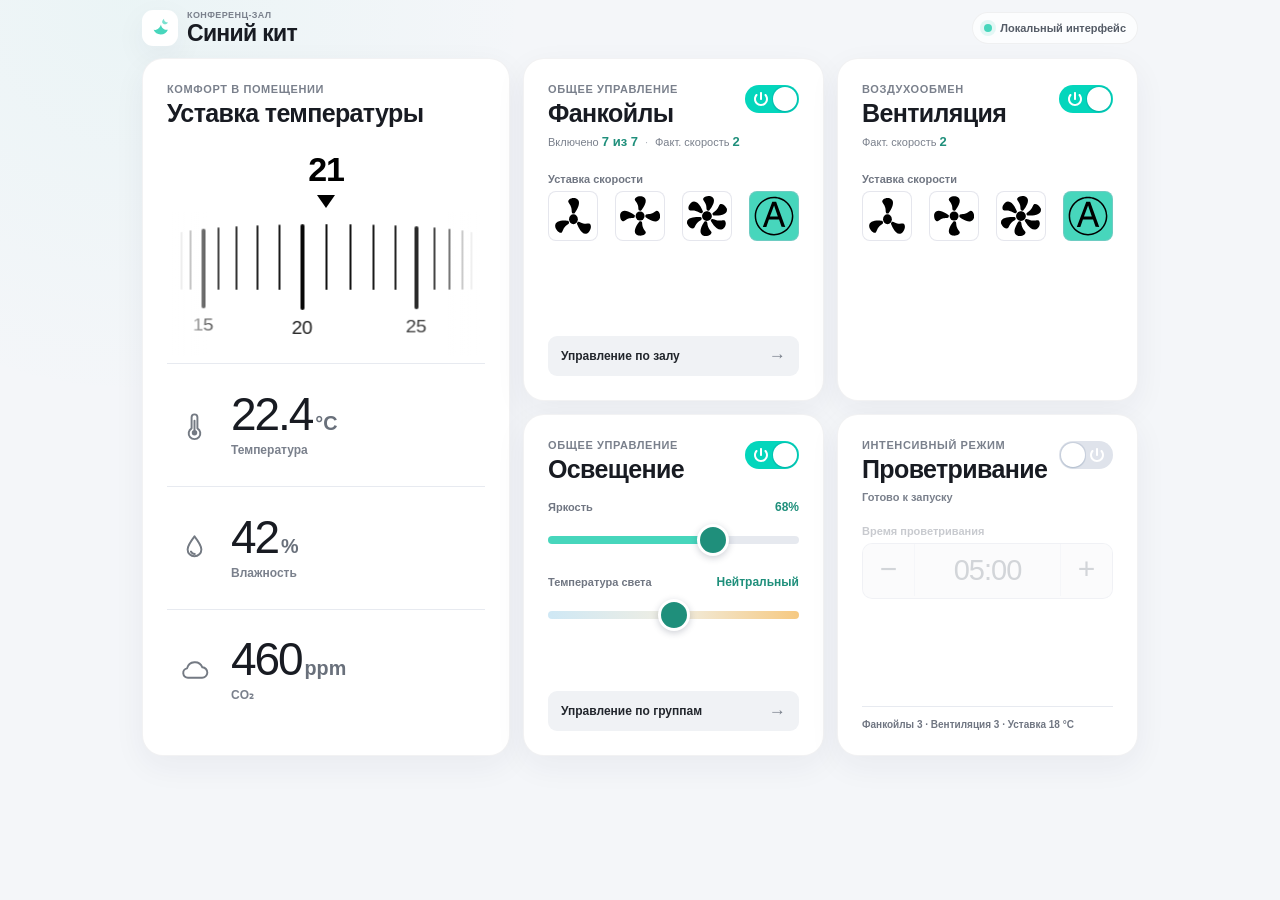
==== commit f9428771: "WEB-09A: add lighting group map" ====
--- a/index.html
+++ b/index.html
@@ -7,6 +7,7 @@
   <title>Синий кит — конференц-зал</title>
   <link rel="stylesheet" href="css/app.css">
   <link rel="stylesheet" href="css/fancoil-layout.css">
+  <link rel="stylesheet" href="css/lighting-groups.css">
 </head>
 <body>
   <div class="app-shell">
@@ -295,8 +296,73 @@
         </button>
       </div>
     </section>
+
+    <section class="lighting-groups-screen" data-lighting-groups-screen hidden aria-labelledby="lighting-groups-title">
+      <header class="lighting-groups-header">
+        <button class="lighting-groups-back" type="button" data-lighting-groups-close aria-label="Вернуться на главный экран">←</button>
+        <div>
+          <p class="eyebrow">Освещение по зонам</p>
+          <h2 id="lighting-groups-title">Группы освещения</h2>
+        </div>
+        <div class="lighting-groups-selection" aria-live="polite">
+          <strong data-lighting-selection-title>Все светильники</strong>
+          <span data-lighting-selection-detail>1–39</span>
+        </div>
+      </header>
+
+      <div class="lighting-groups-map" aria-label="План помещения с группами освещения">
+        <div class="lighting-aggregate-row" role="group" aria-label="Общие группы освещения">
+          <button class="lighting-aggregate-button is-active" type="button" data-lighting-aggregate="all" aria-pressed="true">Все</button>
+          <button class="lighting-aggregate-button" type="button" data-lighting-aggregate="linear" aria-pressed="false">Линейные</button>
+          <button class="lighting-aggregate-button" type="button" data-lighting-aggregate="strips" aria-pressed="false">Ленты</button>
+        </div>
+
+        <button class="lighting-zone lighting-zone--linear lighting-zone--1" type="button" data-lighting-group="1" aria-pressed="false">
+          <span class="lighting-zone__number">1</span>
+        </button>
+        <button class="lighting-zone lighting-zone--linear lighting-zone--2" type="button" data-lighting-group="2" aria-pressed="false">
+          <span class="lighting-zone__number">2</span>
+        </button>
+
+        <button class="lighting-zone lighting-zone--strip lighting-zone--4" type="button" data-lighting-group="4" aria-pressed="false">
+          <span class="lighting-zone__number">4</span>
+        </button>
+        <button class="lighting-zone lighting-zone--linear lighting-zone--3" type="button" data-lighting-group="3" aria-pressed="false">
+          <span class="lighting-zone__number">3</span>
+        </button>
+
+        <button class="lighting-zone lighting-zone--strip lighting-zone--6" type="button" data-lighting-group="6" aria-pressed="false">
+          <span class="lighting-zone__number">6</span>
+        </button>
+        <button class="lighting-zone lighting-zone--linear lighting-zone--5" type="button" data-lighting-group="5" aria-pressed="false">
+          <span class="lighting-zone__number">5</span>
+        </button>
+
+        <button class="lighting-zone lighting-zone--strip lighting-zone--8" type="button" data-lighting-group="8" aria-pressed="false">
+          <span class="lighting-zone__number">8</span>
+        </button>
+        <button class="lighting-zone lighting-zone--linear lighting-zone--7" type="button" data-lighting-group="7" aria-pressed="false">
+          <span class="lighting-zone__number">7</span>
+        </button>
+
+        <button class="lighting-zone lighting-zone--strip lighting-zone--10" type="button" data-lighting-group="10" aria-pressed="false">
+          <span class="lighting-zone__number">10</span>
+        </button>
+        <button class="lighting-zone lighting-zone--linear lighting-zone--9" type="button" data-lighting-group="9" aria-pressed="false">
+          <span class="lighting-zone__number">9</span>
+        </button>
+
+        <button class="lighting-zone lighting-zone--strip lighting-zone--12" type="button" data-lighting-group="12" aria-pressed="false">
+          <span class="lighting-zone__number">12</span>
+        </button>
+        <button class="lighting-zone lighting-zone--linear lighting-zone--11" type="button" data-lighting-group="11" aria-pressed="false">
+          <span class="lighting-zone__number">11</span>
+        </button>
+      </div>
+    </section>
   </div>
   <script src="js/app.js" defer></script>
   <script src="js/fancoil-layout.js" defer></script>
+  <script src="js/lighting-groups.js" defer></script>
 </body>
 </html>
--- a/css/app.css
+++ b/css/app.css
@@ -588,7 +588,7 @@
 }
 
 .lighting-range--temperature {
-  --lighting-track: linear-gradient(90deg, #f6c981 0%, #f1eee2 50%, #cfe8f5 100%);
+  --lighting-track: linear-gradient(90deg, #cfe8f5 0%, #f1eee2 50%, #f6c981 100%);
 }
 
 .lighting-range:disabled,
--- a/css/lighting-groups.css
+++ b/css/lighting-groups.css
@@ -0,0 +1,212 @@
+/* WEB-09A: lighting group map and selection only. */
+.lighting-groups-screen[hidden] {
+  display: none;
+}
+
+.lighting-groups-screen {
+  position: absolute;
+  z-index: 55;
+  inset: 0;
+  display: flex;
+  flex-direction: column;
+  padding: 10px 14px 12px;
+  background: var(--bg);
+}
+
+.lighting-groups-header {
+  flex: 0 0 58px;
+  display: grid;
+  grid-template-columns: 48px 1fr auto;
+  align-items: center;
+  gap: 12px;
+}
+
+.lighting-groups-back {
+  width: 44px;
+  height: 44px;
+  display: grid;
+  place-items: center;
+  padding: 0;
+  border: 0;
+  border-radius: 13px;
+  color: var(--text);
+  background: #fff;
+  box-shadow: var(--shadow);
+  font-size: 28px;
+  line-height: 1;
+  appearance: none;
+  -webkit-appearance: none;
+  -webkit-tap-highlight-color: transparent;
+  touch-action: manipulation;
+}
+
+.lighting-groups-selection {
+  min-width: 190px;
+  min-height: 40px;
+  display: flex;
+  flex-direction: column;
+  justify-content: center;
+  align-items: flex-end;
+  padding: 5px 12px;
+  border-radius: 13px;
+  background: #fff;
+  box-shadow: var(--shadow);
+}
+
+.lighting-groups-selection strong {
+  color: #303640;
+  font-size: 12px;
+  line-height: 1.15;
+}
+
+.lighting-groups-selection span {
+  margin-top: 2px;
+  color: var(--muted);
+  font-size: 10px;
+  font-weight: 650;
+  line-height: 1.1;
+}
+
+.lighting-groups-map {
+  position: relative;
+  flex: 0 0 660px;
+  width: 920px;
+  height: 660px;
+  align-self: center;
+  overflow: hidden;
+  border: 1px solid rgba(26, 31, 43, 0.06);
+  border-radius: 20px;
+  background-color: #e9edf3;
+  background-image: url("../images/fancoil-layout.png");
+  background-repeat: no-repeat;
+  background-position: center;
+  background-size: 100% 100%;
+  box-shadow: var(--shadow);
+}
+
+.lighting-aggregate-row {
+  position: absolute;
+  z-index: 20;
+  top: 14px;
+  left: 50%;
+  display: flex;
+  gap: 8px;
+  padding: 6px;
+  border-radius: 14px;
+  background: rgba(255, 255, 255, 0.9);
+  box-shadow: 0 6px 18px rgba(31, 42, 68, 0.11);
+  transform: translateX(-50%);
+}
+
+.lighting-aggregate-button {
+  min-width: 116px;
+  height: 42px;
+  padding: 0 14px;
+  border: 0;
+  border-radius: 10px;
+  color: #4e5560;
+  background: #eef1f5;
+  font-size: 12px;
+  font-weight: 750;
+  appearance: none;
+  -webkit-appearance: none;
+  -webkit-tap-highlight-color: transparent;
+  touch-action: manipulation;
+}
+
+.lighting-aggregate-button.is-active {
+  color: #163f37;
+  background: var(--accent);
+}
+
+.lighting-zone {
+  position: absolute;
+  z-index: 5;
+  display: flex;
+  align-items: center;
+  justify-content: center;
+  flex-direction: column;
+  gap: 2px;
+  padding: 0;
+  border: 2px solid rgba(67, 77, 90, 0.48);
+  color: #303640;
+  background: rgba(101, 112, 126, 0.42);
+  box-shadow: 0 3px 10px rgba(31, 42, 68, 0.06);
+  appearance: none;
+  -webkit-appearance: none;
+  -webkit-tap-highlight-color: transparent;
+  touch-action: manipulation;
+}
+
+.lighting-zone--linear {
+  border-radius: 12px;
+}
+
+.lighting-zone--strip {
+  z-index: 5;
+  padding: 4px;
+  border-radius: 16px;
+  background: rgba(101, 112, 126, 0.38);
+}
+
+.lighting-zone.is-related {
+  border-color: rgba(31, 143, 123, 0.55);
+  background: rgba(71, 214, 188, 0.38);
+}
+
+.lighting-zone.is-selected {
+  z-index: 10;
+  border-color: var(--accent-deep);
+  background: rgba(71, 214, 188, 0.62);
+  box-shadow: 0 7px 18px rgba(31, 143, 123, 0.2);
+}
+
+.lighting-zone--strip.is-selected {
+  z-index: 10;
+}
+
+.lighting-zone__number {
+  min-width: 30px;
+  height: 30px;
+  display: grid;
+  place-items: center;
+  border-radius: 999px;
+  background: rgba(255, 255, 255, 0.9);
+  font-size: 13px;
+  font-weight: 820;
+  line-height: 1;
+}
+
+
+/*
+ * Approximate WEB-09A group placement from the user's lighting plan.
+ * These are intentionally simple group zones, not exact luminaire geometry.
+ * Groups are adjacent and must not be nested inside the LED-strip groups.
+ */
+
+/* Fixtures 1 and 2 run side-by-side across the upper part of the hall. */
+.lighting-zone--1  { top: 126px; left: 24px;  width: 458px; height: 54px; }
+.lighting-zone--2  { top: 126px; left: 528px; width: 368px; height: 54px; }
+
+/* Left wall linear group, then alternating linear / LED-strip zones across the hall. */
+.lighting-zone--3  { top: 205px; left: 16px;  width: 108px; height: 420px; }
+.lighting-zone--4  { top: 200px; left: 140px; width: 48px;  height: 190px; }
+
+.lighting-zone--5  { top: 190px; left: 205px; width: 118px; height: 440px; }
+.lighting-zone--6  { top: 198px; left: 337px; width: 48px;  height: 195px; }
+
+.lighting-zone--7  { top: 205px; left: 397px; width: 105px; height: 420px; }
+.lighting-zone--8  { top: 198px; left: 514px; width: 48px;  height: 195px; }
+
+.lighting-zone--9  { top: 190px; left: 575px; width: 115px; height: 440px; }
+.lighting-zone--10 { top: 198px; left: 704px; width: 48px;  height: 195px; }
+
+.lighting-zone--11 { top: 205px; left: 764px; width: 92px;  height: 420px; }
+.lighting-zone--12 { top: 198px; left: 868px; width: 40px;  height: 195px; }
+
+.lighting-groups-back:focus-visible,
+.lighting-aggregate-button:focus-visible,
+.lighting-zone:focus-visible {
+  outline: 3px solid var(--accent-deep);
+  outline-offset: 3px;
+}
